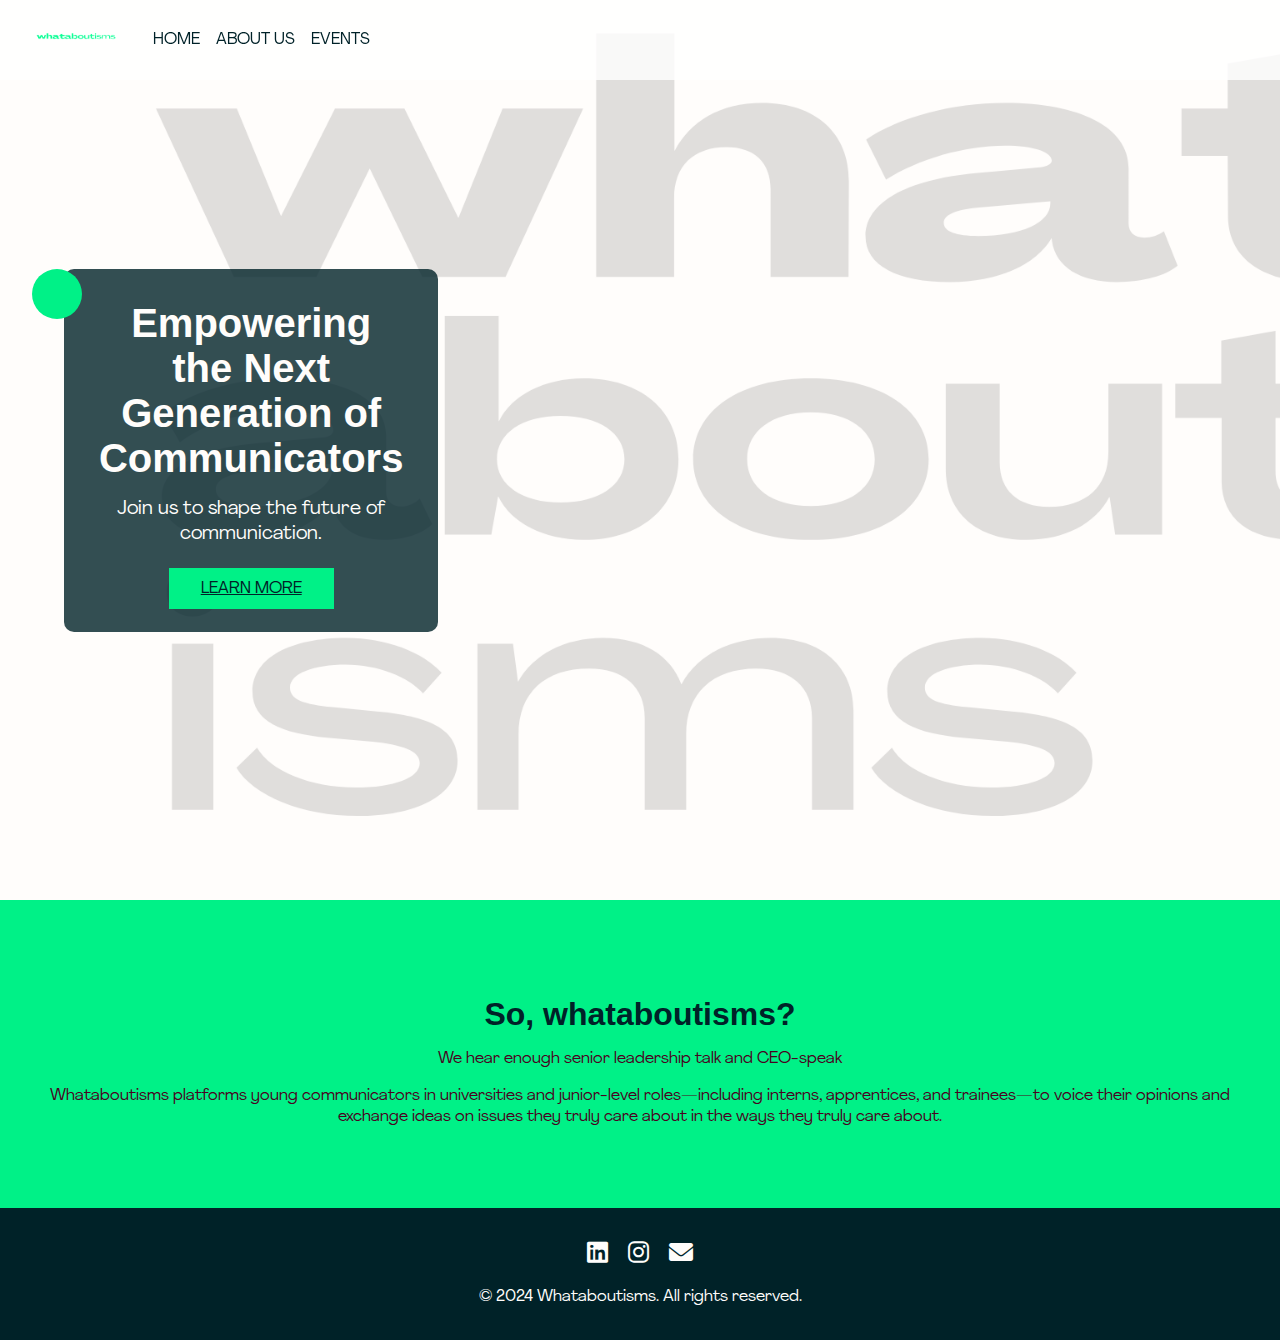
==== index.html @ 17ac9fba "design changes and add about page" ====
<!DOCTYPE html>
<html lang="en">
<head>
    <meta charset="UTF-8">
    <meta name="viewport" content="width=device-width, initial-scale=1.0">
    <title>Whataboutisms - Home</title>
    <link rel="stylesheet" href="css/style.css">
    <link rel="stylesheet" href="https://cdnjs.cloudflare.com/ajax/libs/font-awesome/6.0.0-beta3/css/all.min.css">
</head>
<body>
    <!-- Header Container -->
    <div class="header-container">
        <!-- Header -->
        <header class="header">
            <a href="index.html" class="logo"><img src="images/Logo/3.png" alt="Whataboutisms Logo"></a>
            <nav class="nav">
                <ul>
                    <li><a href="index.html">HOME</a></li>
                    <li><a href="about.html">ABOUT US</a></li>
                    <li><a href="events.html">EVENTS</a></li>
                    <!--<li><a href="#contact">Contact</a></li> -->
                </ul>
            </nav>
        </header>
    </div>

    <!-- Hero Section -->
    <section class="hero">
        <div class="hero-content">
            <div class="hero-text">
                <h1>Empowering the Next Generation of Communicators</h1>
                <p>Join us to shape the future of communication.</p>
                <a href="events.html" class="btn">Learn More</a>
            </div>
            <div class="bouncing-ball"></div>
        </div>
    </section>

    <!-- About Section -->
    <section id="about" class="about">
        <h2>So, whataboutisms?</h2>
        <p>We hear enough senior leadership talk and CEO-speak</p>
        <p>Whataboutisms platforms young communicators in universities and junior-level roles—including interns, apprentices, and trainees—to voice their opinions and exchange ideas on issues they truly care about in the ways they truly care about.</p>
    </section>

    <!-- Footer -->
    <footer class="footer">
        <div class="social-links">
            <a href="#" class="social-link"><i class="fab fa-linkedin"></i></a>
            <a href="#" class="social-link"><i class="fab fa-instagram"></i></a>
            <a href="mailto:info@whataboutisms.com" class="social-link"><i class="fas fa-envelope"></i></a>
        </div>
        <div class="footer-info">
            <p>&copy; 2024 Whataboutisms. All rights reserved.</p>
        </div>
    </footer>

    <script src="js/script.js"></script>
</body>
</html>
---- css/style.css ----
/* Font Integration */
@font-face {
    font-family: 'Agrandir';
    src: url('../fonts/Agrandir/Agrandir-Regular.otf') format('opentype');
    font-weight: 400;
    font-style: normal;
}

@font-face {
    font-family: 'Agrandir';
    src: url('../fonts/Agrandir/Agrandir-Medium.otf') format('opentype');
    font-weight: 500;
    font-style: normal;
}

@font-face {
    font-family: 'Agrandir';
    src: url('../fonts/Agrandir/Agrandir-Bold.otf') format('opentype');
    font-weight: 700;
    font-style: normal;
}

@font-face {
    font-family: 'Agrandir Grand';
    src: url('../fonts/AgrandirGrand/AgrandirGrand-Regular.otf') format('opentype');
    font-weight: 400;
    font-style: normal;
}

@font-face {
    font-family: 'Agrandir Grand';
    src: url('../fonts/AgrandirGrand/AgrandirGrand-Medium.otf') format('opentype');
    font-weight: 500;
    font-style: normal;
}

@font-face {
    font-family: 'Agrandir Grand';
    src: url('../fonts/AgrandirGrand/AgrandirGrand-Bold.otf') format('opentype');
    font-weight: 700;
    font-style: normal;
}

/* Apply the fonts */
body {
    font-family: 'Agrandir', sans-serif;
    font-weight: 400; /* Regular */
}

h1, h2, h3 {
    font-family: 'Agrandir Grand', sans-serif;
    font-weight: 700; /* Bold */
}

h4, h5, h6 {
    font-family: 'Agrandir Grand', sans-serif;
    font-weight: 500; /* Medium */
}

p, a, span, div {
    font-family: 'Agrandir', sans-serif;
    font-weight: 400; /* Regular */
}

strong, b {
    font-family: 'Agrandir', sans-serif;
    font-weight: 700; /* Bold */
}

/* Basic Reset */
* {
    margin: 0;
    padding: 0;
    box-sizing: border-box;
}

/* Body Styling */
body {
    font-family: 'Agrandir', sans-serif;
    background-color: #FFFDFB;
    color: #002228;
    margin: 0;
    padding: 0;
    height: 100%;
    width: 100%;
}

/* Header Styling */
.header-container {
    position: fixed;
    top: 0;
    left: 0;
    width: 100%; /* Span the full width */
    height: 80px; /* Set the height to make the header container thinner */
    background-color: rgba(255, 255, 255, 0.8); /* Transparent white background */
    z-index: 1000;
    display: flex;
    align-items: center; /* Center vertically */
    padding: 0 2rem; /* Adjust padding if needed */
}

.header {
    display: flex;
    justify-content: flex-start; /* Align content to the left */
    align-items: center;
    width: 100%; /* Ensure header takes full width */
}

.logo img {
    max-height: 50px; /* Adjust as needed */
    width: auto;
    height: auto;
    margin-right: 2rem; /* Add space between logo and nav */
}

.nav ul {
    list-style: none;
    display: flex;
    gap: 1rem;
}

.nav a {
    color: #002228;
    text-decoration: none;
    transition: color 0.3s ease;
}

.nav a:hover {
    color: #00F187;
}

/* Keyframes for text fade-in animation */
@keyframes fadeIn {
    from { opacity: 0; transform: translateY(20px); }
    to { opacity: 1; transform: translateY(0); }
}

/* Keyframes for button pulse animation */
@keyframes pulse {
    0% { transform: scale(1); }
    50% { transform: scale(1.1); }
    100% { transform: scale(1); }
}


/* Keyframes for bouncing ball animation */
@keyframes bounce {
    0%, 100% {
        top: 0;
        left: 0;
    }
    25% {
        top: 0;
        left: 100%;
    }
    50% {
        top: 100%;
        left: 100%;
    }
    75% {
        top: 100%;
        left: 0;
    }
}

.bouncing-ball {
    position: absolute;
    width: 50px;
    height: 50px;
    background-color: #00F187; /* Use one of your palette colors */
    border-radius: 50%;
    animation: bounce 5s infinite ease-in-out;
}


/* Hero Section */
.hero {
    display: flex;
    align-items: center;
    height: 100vh;
    background: url('../images/Copy\ of\ Intro\ to\ whataboutisms.png') no-repeat center center;
    background-size: cover;
}

.hero-content {
    display: flex;
    flex: 1;
    justify-content: flex-start; /* Align the content to the left */
    padding-left: 2rem; /* Add some padding to the left to position the text away from the edge */
}

.hero-text {
    width: 30%; /* Cover one third of the hero section */
    padding: 2rem;
    color: #FFFDFB;
    background-color: rgba(0, 34, 40, 0.8); /* Adding a semi-transparent background for better text readability */
    text-align: center; /* Center text */
    border-radius: 10px; /* Add rounded corners */
    margin-left: 2rem; /* Add margin to further position the text */
    animation: fadeIn 2s ease-in-out; /* Apply fade-in animation */
}

.hero-text h1 {
    font-size: 2.5rem;
    margin-bottom: 1rem;
    animation: fadeIn 2s ease-in-out 0.5s backwards; /* Delay animation for h1 */
}

.hero-text p {
    font-size: 1.2rem;
    margin-bottom: 2rem;
    animation: fadeIn 2s ease-in-out 1s backwards; /* Delay animation for p */
}

.hero-text .btn {
    background-color: #00F187;
    color: #002228;
    padding: 0.8rem 2rem;
    border: none;
    cursor: pointer;
    text-transform: uppercase;
    transition: background-color 0.3s ease;
    animation: pulse 2s infinite; /* Apply pulse animation */
}

.hero-text .btn:hover {
    background-color: #35FAF5;
}


/* About Section */
.about {
    padding: 4rem 2rem;
    background-color: #00F187;
    text-align: center;
}

.about h2 {
    font-size: 2rem;
    color: #002228;
    margin-bottom: 1rem;
}

.about p {
    font-size: 1rem;
    color: #490121;
    margin: 1rem 0;
}

/* About the Event Section */
#about-event {
    padding: 4rem 2rem;
    background-color: #FFFDFB;
    text-align: center;
}

.about-event-container {
    display: flex;
    gap: 2rem;
}

.about-event-half {
    flex: 1;
    padding: 1rem;
    transition: transform 0.3s ease, box-shadow 0.3s ease;
}

.about-event-half:hover {
    transform: translateY(-10px);
    box-shadow: 0 4px 8px rgba(0, 0, 0, 0.2);
}

#about-event h2, #about-event h3 {
    font-size: 1.8rem;
    color: #002228;
    margin-bottom: 1rem;
}

#about-event p {
    font-size: 1rem;
    color: #490121;
    margin: 1rem 0;
}

#about-event .btn {
    background-color: #00F187;
    color: #002228;
    padding: 0.8rem 2rem;
    border: none;
    cursor: pointer;
    text-transform: uppercase;
    transition: background-color 0.3s ease;
    margin-top: 2rem;
}

#about-event .btn:hover {
    background-color: #35FAF5;
}

/* Speakers Section */
.speakers {
    background-color: #00F187;
    padding: 4rem 2rem;
    background-image: linear-gradient(135deg, #00F187 25%, #35FAF5 25%, #35FAF5 50%, #00F187 50%, #00F187 75%, #35FAF5 75%, #35FAF5);
    background-size: 20px 20px;
    color: #FFFDFB;
}

.speakers h2 {
    text-align: center;
    font-size: 2.5rem;
    margin-bottom: 2rem;
}

.speakers-container {
    display: flex;
    flex-wrap: wrap;
    justify-content: center;
    gap: 2rem;
}

.speaker {
    background-color: #002228;
    border-radius: 10px;
    padding: 1rem;
    text-align: center;
    transition: transform 0.3s ease;
    width: 250px;
}

.speaker img {
    border-radius: 50%;
    width: 100px;
    height: 100px;
    object-fit: cover;
    filter: grayscale(100%);
    transition: filter 0.3s ease;
}

.speaker h3 {
    margin-top: 1rem;
    font-size: 1.5rem;
    color: #FFFDFB;
}

.speaker p {
    font-size: 1rem;
    color: #FFFDFB;
    margin: 0.5rem 0;
}

.speaker .bio {
    color: #002228;
}

.speaker:hover {
    transform: translateY(-10px);
}

.speaker:hover img {
    filter: grayscale(0%);
}

/* Footer */
.footer {
    background-color: #002228;
    color: #FFFDFB;
    padding: 2rem 1rem;
    text-align: center;
}

.footer .social-links {
    margin-bottom: 1rem;
}

.footer .social-link {
    color: #FFFDFB;
    margin: 0 0.5rem;
    font-size: 1.5rem;
    transition: color 0.3s ease;
}

.footer .social-link:hover {
    color: #00F187;
}

.footer .footer-info p {
    color: #FFFDFB;
}

/* Button Animation */
@keyframes colorChange {
    0% { background-color: #00F187; }
    50% { background-color: #35FAF5; }
    100% { background-color: #00F187; }
}

.animated-btn {
    animation: colorChange 2s infinite;
}


/* About Page Styling */
.team-container, .advisory-board {
    display: flex;
    flex-wrap: wrap;
    justify-content: center;
    gap: 2rem;
    padding: 2rem 0;
}

.team-member, .advisory-member {
    perspective: 1000px; /* Allows 3D space for card flipping */
}

.member-card {
    position: relative;
    width: 300px;
    height: 400px;
    transform-style: preserve-3d;
    transition: transform 0.6s;
}

.member-card:hover {
    transform: rotateY(180deg);
}

.member-front, .member-back {
    position: absolute;
    width: 100%;
    height: 100%;
    backface-visibility: hidden;
    border-radius: 10px;
    overflow: hidden;
    box-shadow: 0 4px 8px rgba(0, 0, 0, 0.1);
}

.member-front {
    background-color: #FFFDFB;
    display: flex;
    flex-direction: column;
    justify-content: center;
    align-items: center;
    padding: 1rem;
}

.member-front img {
    width: 100px;
    height: 100px;
    border-radius: 50%;
    object-fit: cover;
    margin-bottom: 1rem;
}

.member-front h3 {
    font-size: 1.5rem;
    color: #002228;
    margin-bottom: 0.5rem;
}

.member-front p {
    font-size: 1rem;
    color: #490121;
}

.member-back {
    background-color: #002228;
    color: #FFFDFB;
    display: flex;
    justify-content: center;
    align-items: center;
    transform: rotateY(180deg);
}

.member-back a {
    font-size: 2rem;
    color: #00F187;
    text-decoration: none;
    transition: color 0.3s ease;
}

.member-back a:hover {
    color: #35FAF5;
}

/* About Section Padding Adjustment */
.about {
    padding: 6rem 2rem 4rem 2rem; /* Added top padding to lower the section */
    background-color: #00F187;
    text-align: center;
}
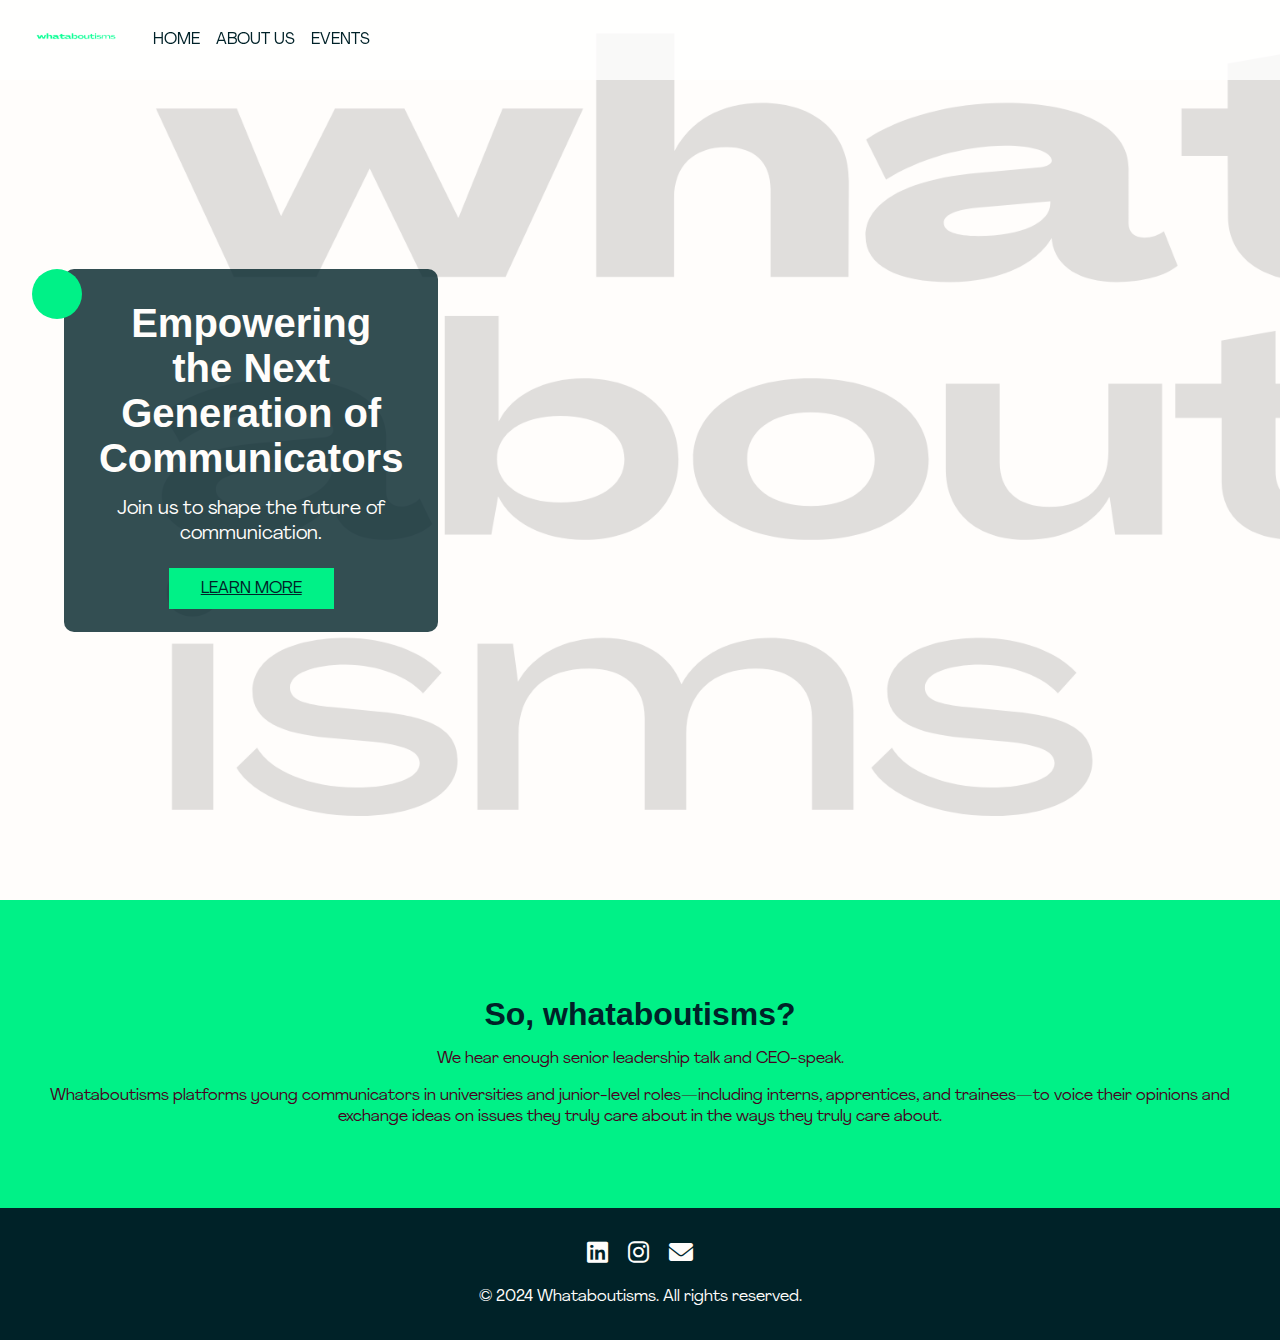
==== commit e127d7b6: "responsiveness still" ====
--- a/index.html
+++ b/index.html
@@ -18,7 +18,6 @@
                     <li><a href="index.html">HOME</a></li>
                     <li><a href="about.html">ABOUT US</a></li>
                     <li><a href="events.html">EVENTS</a></li>
-                    <!--<li><a href="#contact">Contact</a></li> -->
                 </ul>
             </nav>
         </header>
@@ -36,10 +35,10 @@
         </div>
     </section>
 
-    <!-- About Section -->
-    <section id="about" class="about">
+    <!-- Home About Section -->
+    <section id="home-about" class="about">
         <h2>So, whataboutisms?</h2>
-        <p>We hear enough senior leadership talk and CEO-speak</p>
+        <p>We hear enough senior leadership talk and CEO-speak.</p>
         <p>Whataboutisms platforms young communicators in universities and junior-level roles—including interns, apprentices, and trainees—to voice their opinions and exchange ideas on issues they truly care about in the ways they truly care about.</p>
     </section>
 
--- a/css/style.css
+++ b/css/style.css
@@ -142,7 +142,6 @@
     100% { transform: scale(1); }
 }
 
-
 /* Keyframes for bouncing ball animation */
 @keyframes bounce {
     0%, 100% {
@@ -172,7 +171,6 @@
     animation: bounce 5s infinite ease-in-out;
 }
 
-
 /* Hero Section */
 .hero {
     display: flex;
@@ -227,21 +225,20 @@
     background-color: #35FAF5;
 }
 
-
-/* About Section */
-.about {
-    padding: 4rem 2rem;
+/* Home About Section */
+#home-about {
+    padding: 6rem 2rem 4rem 2rem; /* Added top padding to lower the section */
     background-color: #00F187;
     text-align: center;
 }
 
-.about h2 {
+#home-about h2 {
     font-size: 2rem;
     color: #002228;
     margin-bottom: 1rem;
 }
 
-.about p {
+#home-about p {
     font-size: 1rem;
     color: #490121;
     margin: 1rem 0;
@@ -257,6 +254,7 @@
 .about-event-container {
     display: flex;
     gap: 2rem;
+    flex-wrap: wrap; /* Make the layout responsive */
 }
 
 .about-event-half {
@@ -399,8 +397,13 @@
     animation: colorChange 2s infinite;
 }
 
-
 /* About Page Styling */
+#about-us {
+    padding: 6rem 2rem 4rem 2rem; /* Added top padding to lower the section */
+    background-color: #00F187;
+    text-align: center;
+}
+
 .team-container, .advisory-board {
     display: flex;
     flex-wrap: wrap;
@@ -483,10 +486,37 @@
     color: #35FAF5;
 }
 
-/* About Section Padding Adjustment */
-.about {
-    padding: 6rem 2rem 4rem 2rem; /* Added top padding to lower the section */
-    background-color: #00F187;
-    text-align: center;
-}
-
+/* Responsive Design */
+/* Mobile Styles */
+@media (max-width: 768px) {
+    .hero-content {
+        flex-direction: column; /* Stack content vertically */
+        padding-left: 0; /* Remove left padding */
+    }
+
+    .hero-text {
+        width: 100%; /* Full width */
+        margin-left: 0; /* Remove left margin */
+    }
+
+    .hero-image {
+        display: none; /* Hide the hero image */
+    }
+
+    .about {
+        padding: 4rem 1rem;
+    }
+
+}
+
+/* Tablet Styles */
+@media (min-width: 769px) and (max-width: 1024px) {
+    .hero-content {
+        padding-left: 1rem; /* Adjust left padding */
+    }
+
+    .hero-text {
+        width: 50%; /* Cover half the hero section */
+    }
+
+}
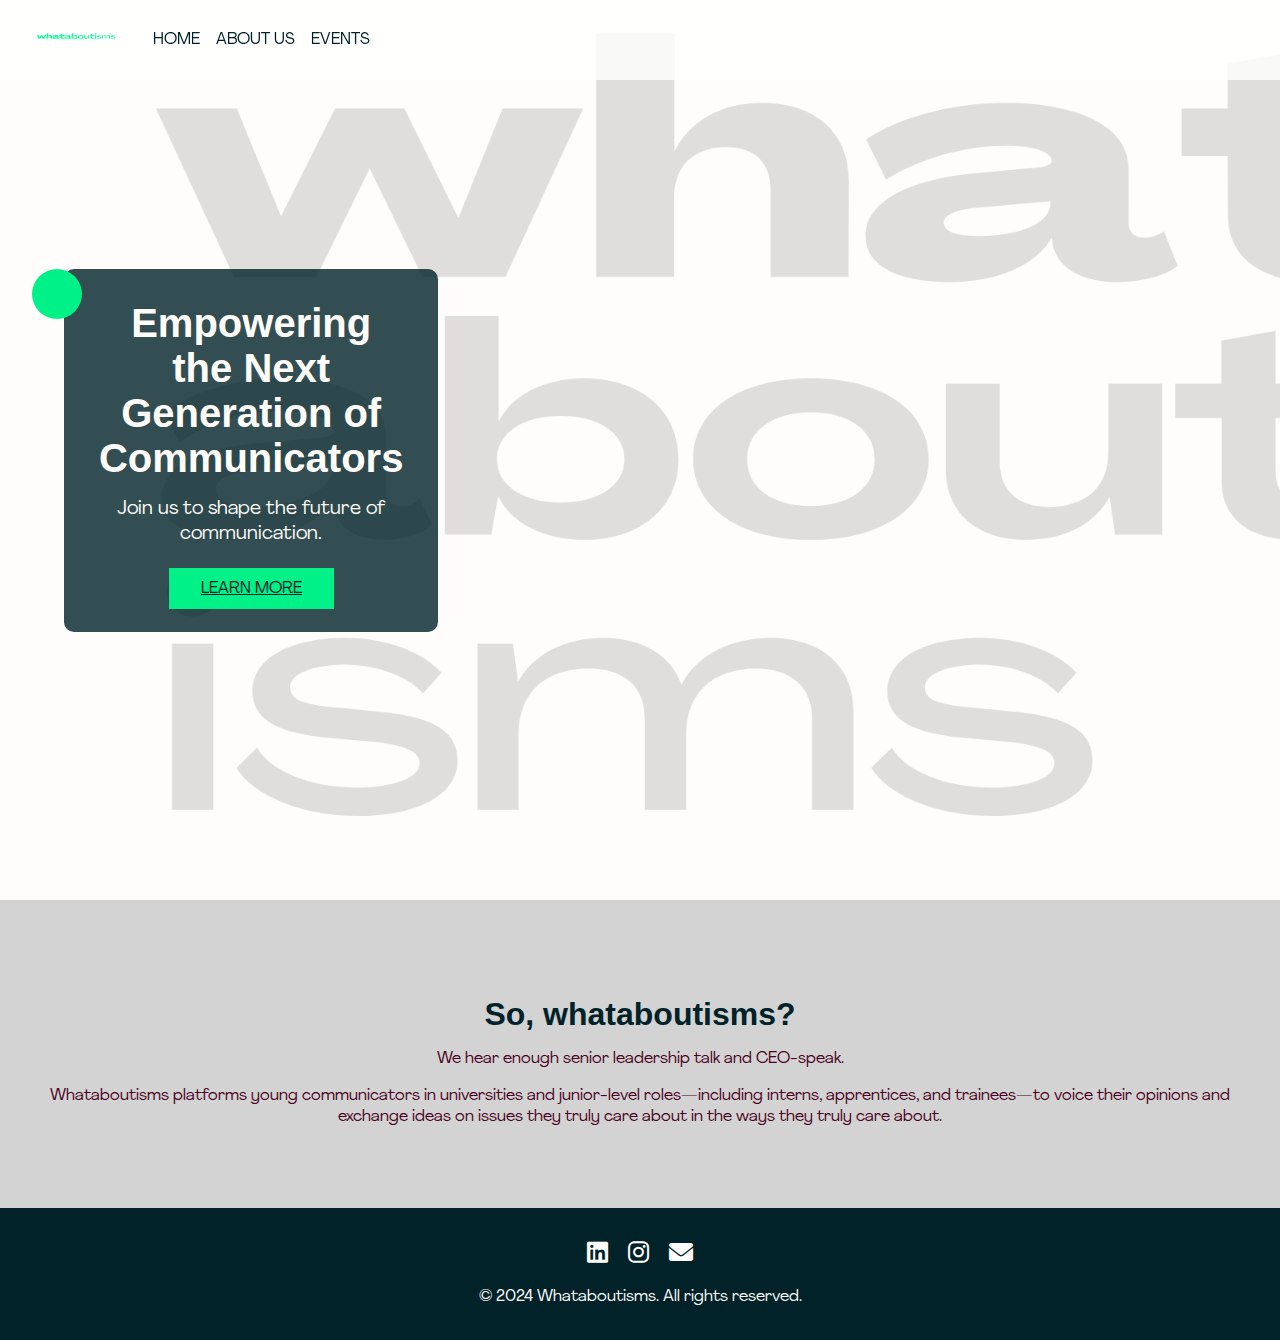
==== commit e9ecc818: "timeline" ====
--- a/index.html
+++ b/index.html
@@ -6,6 +6,7 @@
     <title>Whataboutisms - Home</title>
     <link rel="stylesheet" href="css/style.css">
     <link rel="stylesheet" href="https://cdnjs.cloudflare.com/ajax/libs/font-awesome/6.0.0-beta3/css/all.min.css">
+    <link rel="icon" href="images/Logo/favicon.ico" type="image/x-icon">
 </head>
 <body>
     <!-- Header Container -->
@@ -45,9 +46,9 @@
     <!-- Footer -->
     <footer class="footer">
         <div class="social-links">
-            <a href="#" class="social-link"><i class="fab fa-linkedin"></i></a>
-            <a href="#" class="social-link"><i class="fab fa-instagram"></i></a>
-            <a href="mailto:info@whataboutisms.com" class="social-link"><i class="fas fa-envelope"></i></a>
+            <a href="https://www.linkedin.com/company/sowhataboutisms/" class="social-link" target="_blank"><i class="fab fa-linkedin"></i></a>
+            <a href="https://www.instagram.com/sowhataboutisms?igsh=Yjd0bm1qYWczdm1z" class="social-link" target="_blank"><i class="fab fa-instagram"></i></a>
+            <a href="mailto:info@whataboutisms.org" class="social-link"><i class="fas fa-envelope"></i></a>
         </div>
         <div class="footer-info">
             <p>&copy; 2024 Whataboutisms. All rights reserved.</p>
@@ -56,4 +57,4 @@
 
     <script src="js/script.js"></script>
 </body>
-</html>
+</html>--- a/css/style.css
+++ b/css/style.css
@@ -228,7 +228,7 @@
 /* Home About Section */
 #home-about {
     padding: 6rem 2rem 4rem 2rem; /* Added top padding to lower the section */
-    background-color: #00F187;
+    background-color: #D3D3D3;
     text-align: center;
 }
 
@@ -294,6 +294,132 @@
 #about-event .btn:hover {
     background-color: #35FAF5;
 }
+
+/* What to Expect Section */
+.expect {
+    padding: 4rem 2rem;
+    background-color: #FFFDFB;
+    text-align: center;
+}
+
+.expect h2 {
+    margin-bottom: 2rem; /* Add space below the heading */
+}
+
+.expect-container {
+    display: flex;
+    justify-content: center;
+    gap: 2rem;
+    flex-wrap: wrap;
+}
+
+.expect-item {
+    flex: 1;
+    max-width: 300px;
+    background-color: #002228;
+    color: #FFFDFB;
+    padding: 2rem;
+    border-radius: 10px;
+    text-align: center;
+    transition: transform 0.3s ease;
+}
+
+.expect-item i {
+    font-size: 3rem;
+    color: #00F187;
+    margin-bottom: 1rem;
+}
+
+.expect-item:hover {
+    transform: translateY(-10px);
+}
+
+/* Interactive Timeline Section */
+.timeline {
+    padding: 4rem 2rem;
+    background-color: #D3D3D3;
+    text-align: center;
+}
+
+.timeline h2 {
+    margin-bottom: 2rem; /* Add space below the heading */
+}
+
+.timeline-container {
+    display: flex;
+    flex-wrap: wrap;
+    justify-content: center;
+    gap: 2rem;
+}
+
+.event-card {
+    background-color: #002228;
+    color: #FFFDFB;
+    padding: 2rem;
+    border-radius: 10px;
+    max-width: 300px;
+    transition: transform 0.3s ease;
+}
+
+.event-card.upcoming {
+    background-color: #00F187;
+    color: #002228;
+}
+
+.event-card:hover {
+    transform: translateY(-10px);
+}
+
+.modal {
+    display: none;
+    position: fixed;
+    z-index: 1000;
+    left: 0;
+    top: 0;
+    width: 100%;
+    height: 100%;
+    background-color: rgba(0, 0, 0, 0.5);
+    justify-content: center;
+    align-items: center;
+}
+
+.modal.active {
+    display: flex;
+}
+
+.modal-content {
+    background-color: #FFF;
+    padding: 2rem;
+    border-radius: 10px;
+    max-width: 600px;
+    width: 90%;
+    position: relative;
+}
+
+.close {
+    position: absolute;
+    top: 10px;
+    right: 20px;
+    font-size: 2rem;
+    color: #000;
+    cursor: pointer;
+}
+
+#expand-timeline {
+    margin-top: 2rem; /* Add margin to the top of the button */
+    background-color: #00F187;
+    color: #002228;
+    padding: 0.8rem 2rem;
+    border: none;
+    cursor: pointer;
+    text-transform: uppercase;
+    transition: background-color 0.3s ease;
+}
+
+#expand-timeline:hover {
+    background-color: #35FAF5;
+}
+
 
 /* Speakers Section */
 .speakers {
@@ -399,17 +525,32 @@
 
 /* About Page Styling */
 #about-us {
+    text-align: center;
+}
+
+/* Team Section with Background Image */
+.team-section {
     padding: 6rem 2rem 4rem 2rem; /* Added top padding to lower the section */
-    background-color: #00F187;
-    text-align: center;
-}
-
-.team-container, .advisory-board {
+    background: url('../images/Copy\ of\ Intro\ to\ whataboutisms.png') no-repeat center center;
+    background-size: cover;
+}
+
+.team-container {
     display: flex;
     flex-wrap: wrap;
     justify-content: center;
     gap: 2rem;
     padding: 2rem 0;
+    /*background: rgba(0, 34, 40, 0.8);  Adding a semi-transparent background for better text readability */
+}
+
+.advisory-board {
+    display: flex;
+    flex-wrap: wrap;
+    justify-content: center;
+    gap: 2rem;
+    padding: 2rem 0;
+    background-color: #00F187; /* Keeping the original background color for advisory board */
 }
 
 .team-member, .advisory-member {
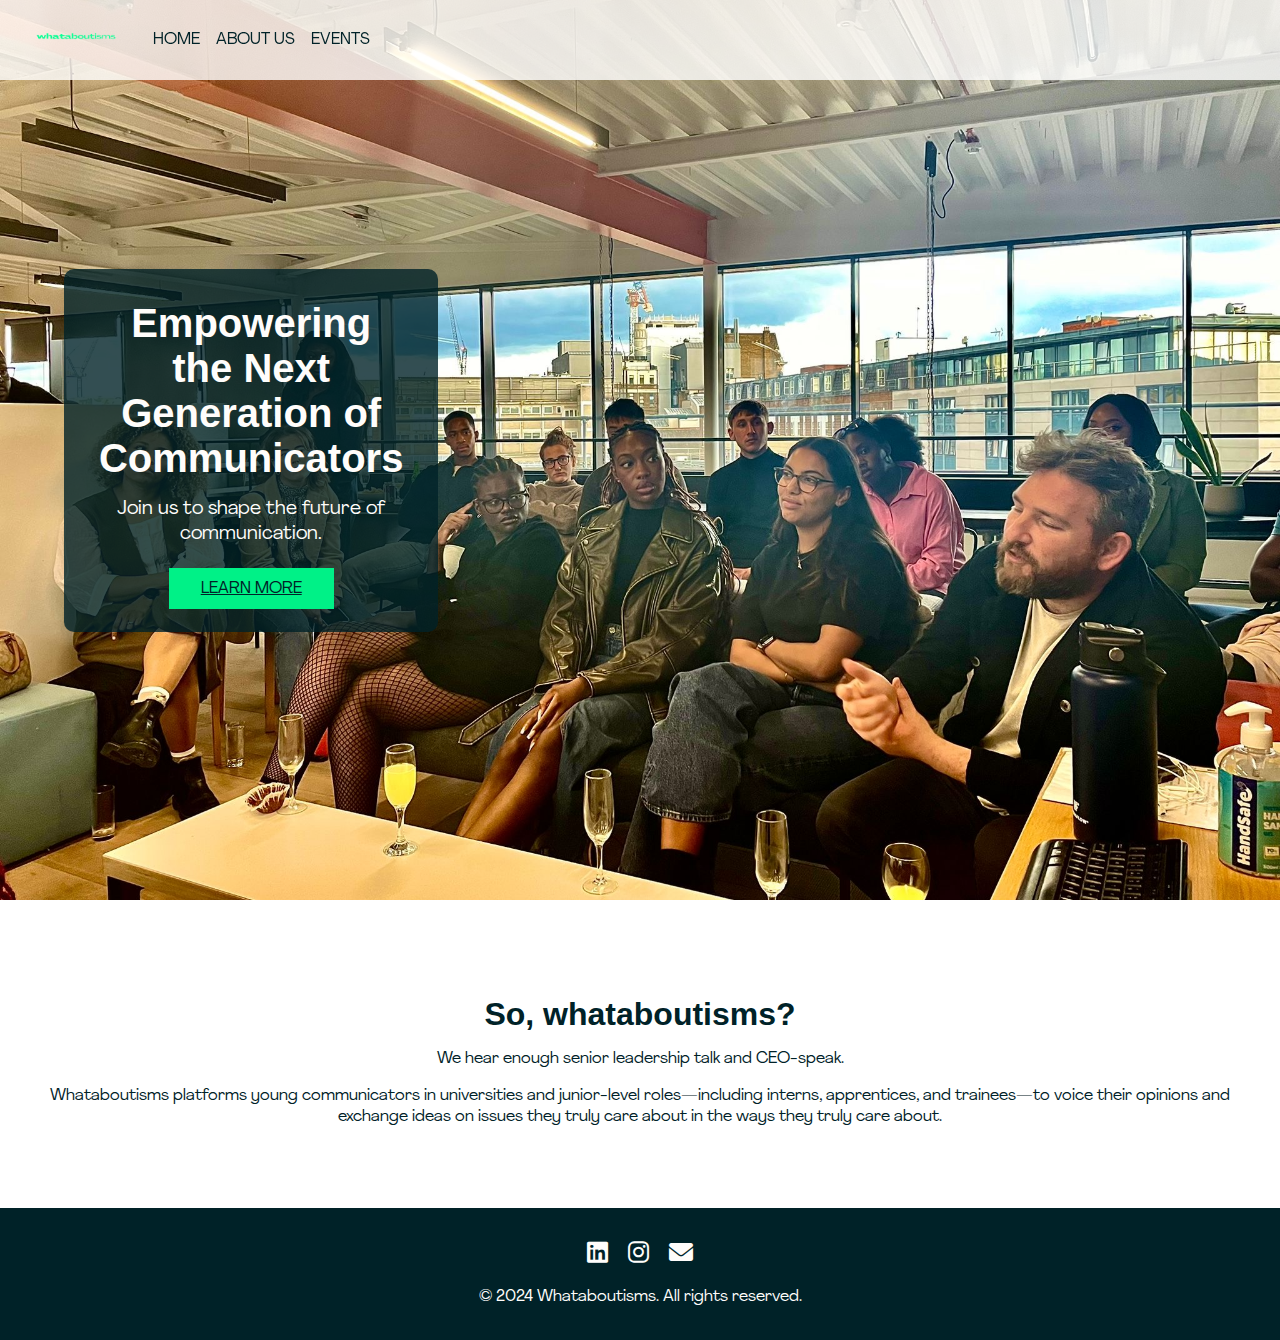
==== commit aab6e547: "about design" ====
--- a/index.html
+++ b/index.html
@@ -32,7 +32,7 @@
                 <p>Join us to shape the future of communication.</p>
                 <a href="events.html" class="btn">Learn More</a>
             </div>
-            <div class="bouncing-ball"></div>
+            <!-- <div class="bouncing-ball"></div> -->
         </div>
     </section>
 
--- a/css/style.css
+++ b/css/style.css
@@ -176,7 +176,7 @@
     display: flex;
     align-items: center;
     height: 100vh;
-    background: url('../images/Copy\ of\ Intro\ to\ whataboutisms.png') no-repeat center center;
+    background: url('../images/4da28749-26e7-4ddd-a410-d1d48ed98404\ 2.JPG') no-repeat center center;
     background-size: cover;
 }
 
@@ -228,7 +228,7 @@
 /* Home About Section */
 #home-about {
     padding: 6rem 2rem 4rem 2rem; /* Added top padding to lower the section */
-    background-color: #D3D3D3;
+    background-color: #ffffff;
     text-align: center;
 }
 
@@ -240,7 +240,7 @@
 
 #home-about p {
     font-size: 1rem;
-    color: #490121;
+    color: #002228;
     margin: 1rem 0;
 }
 
@@ -321,7 +321,7 @@
     padding: 2rem;
     border-radius: 10px;
     text-align: center;
-    transition: transform 0.3s ease;
+    /*transition: transform 0.3s ease;*/
 }
 
 .expect-item i {
@@ -330,9 +330,9 @@
     margin-bottom: 1rem;
 }
 
-.expect-item:hover {
+/*.expect-item:hover {
     transform: translateY(-10px);
-}
+}*/
 
 /* Interactive Timeline Section */
 .timeline {
@@ -524,43 +524,80 @@
 }
 
 /* About Page Styling */
-#about-us {
-    text-align: center;
-}
-
-/* Team Section with Background Image */
-.team-section {
-    padding: 6rem 2rem 4rem 2rem; /* Added top padding to lower the section */
-    background: url('../images/Copy\ of\ Intro\ to\ whataboutisms.png') no-repeat center center;
-    background-size: cover;
+/* Section Divider */
+.section-divider {
+    height: 4px;
+    background-color: #000000; /* or any other color */
+    margin: 4rem 0; /* Adjusts the space around the divider */
+}
+
+/* Background Color Change for Advisory Board */
+.advisory-board {
+    background-color: #F4F4F4;  /*Light grey background */
+    padding: 2rem 0; /* Adjust padding for the section */
+}
+
+/* Additional Styles for Section Headers 
+#about-us h2 {
+    font-size: 2rem;
+    color: #002228;
+    margin-bottom: 2rem;
+    padding-bottom: 0.5rem;
+    border-bottom: 2px solid #00F187; /* Underline style 
+} */
+
+/* Additional Styles for Section Headers */
+
+/* Keep the green line for "Our Team" */
+#about-us h2.our-team-heading {
+    font-size: 2rem;
+    color: #002228;
+    margin-bottom: 2rem;
+    padding-bottom: 0.5rem;
+    border-bottom: 2px solid #00F187; /* Green underline style */
+}
+
+/* Remove the green line for "Advisory Board" */
+#about-us h2.advisory-board-heading {
+    font-size: 2rem;
+    color: #002228;
+    margin-bottom: 2rem;
+    padding-bottom: 0.5rem;
+    border-bottom: none; /* No underline style */
+}
+
+/* Background Color Change for Advisory Board */
+.advisory-board {
+    background-color: #F4F4F4; /* Light grey background */
+    padding: 2rem 0; /* Adjust padding for the section */
+}
+
+
+.about {
+    padding: 6rem 2rem; /* Increased padding for spacing */
+    background-color: #FFFDFB;
+    text-align: center;
+}
+
+.team-container,
+.advisory-board {
+    display: flex;
+    justify-content: center;
+    gap: 1rem; /* Reduced gap to allow more cards to fit */
+    flex-wrap: wrap; /* Prevents wrapping */
+    overflow-x: hidden; /* No horizontal scrolling */
 }
 
 .team-container {
-    display: flex;
-    flex-wrap: wrap;
-    justify-content: center;
-    gap: 2rem;
-    padding: 2rem 0;
-    /*background: rgba(0, 34, 40, 0.8);  Adding a semi-transparent background for better text readability */
-}
-
-.advisory-board {
-    display: flex;
-    flex-wrap: wrap;
-    justify-content: center;
-    gap: 2rem;
-    padding: 2rem 0;
-    background-color: #00F187; /* Keeping the original background color for advisory board */
+    padding-bottom: 2rem; /* Added padding for spacing */
 }
 
 .team-member, .advisory-member {
-    perspective: 1000px; /* Allows 3D space for card flipping */
+    perspective: 1000px;
 }
 
 .member-card {
     position: relative;
-    width: 300px;
-    height: 400px;
     transform-style: preserve-3d;
     transition: transform 0.6s;
 }
@@ -589,21 +626,21 @@
 }
 
 .member-front img {
-    width: 100px;
-    height: 100px;
+    width: 80px; /* Reduced image size */
+    height: 80px; /* Reduced image size */
     border-radius: 50%;
     object-fit: cover;
     margin-bottom: 1rem;
 }
 
 .member-front h3 {
-    font-size: 1.5rem;
+    font-size: 1.2rem; /* Reduced font size */
     color: #002228;
     margin-bottom: 0.5rem;
 }
 
 .member-front p {
-    font-size: 1rem;
+    font-size: 0.9rem; /* Reduced font size */
     color: #490121;
 }
 
@@ -617,7 +654,7 @@
 }
 
 .member-back a {
-    font-size: 2rem;
+    font-size: 1.5rem; /* Reduced icon size */
     color: #00F187;
     text-decoration: none;
     transition: color 0.3s ease;
@@ -626,6 +663,15 @@
 .member-back a:hover {
     color: #35FAF5;
 }
+
+/* Adjusted Member Card Sizes */
+.team-container .member-card,
+.advisory-board .member-card {
+    width: 200px; /* Reduced width to fit more cards in a row */
+    height: 300px; /* Adjusted height proportionally */
+}
+
+
 
 /* Responsive Design */
 /* Mobile Styles */
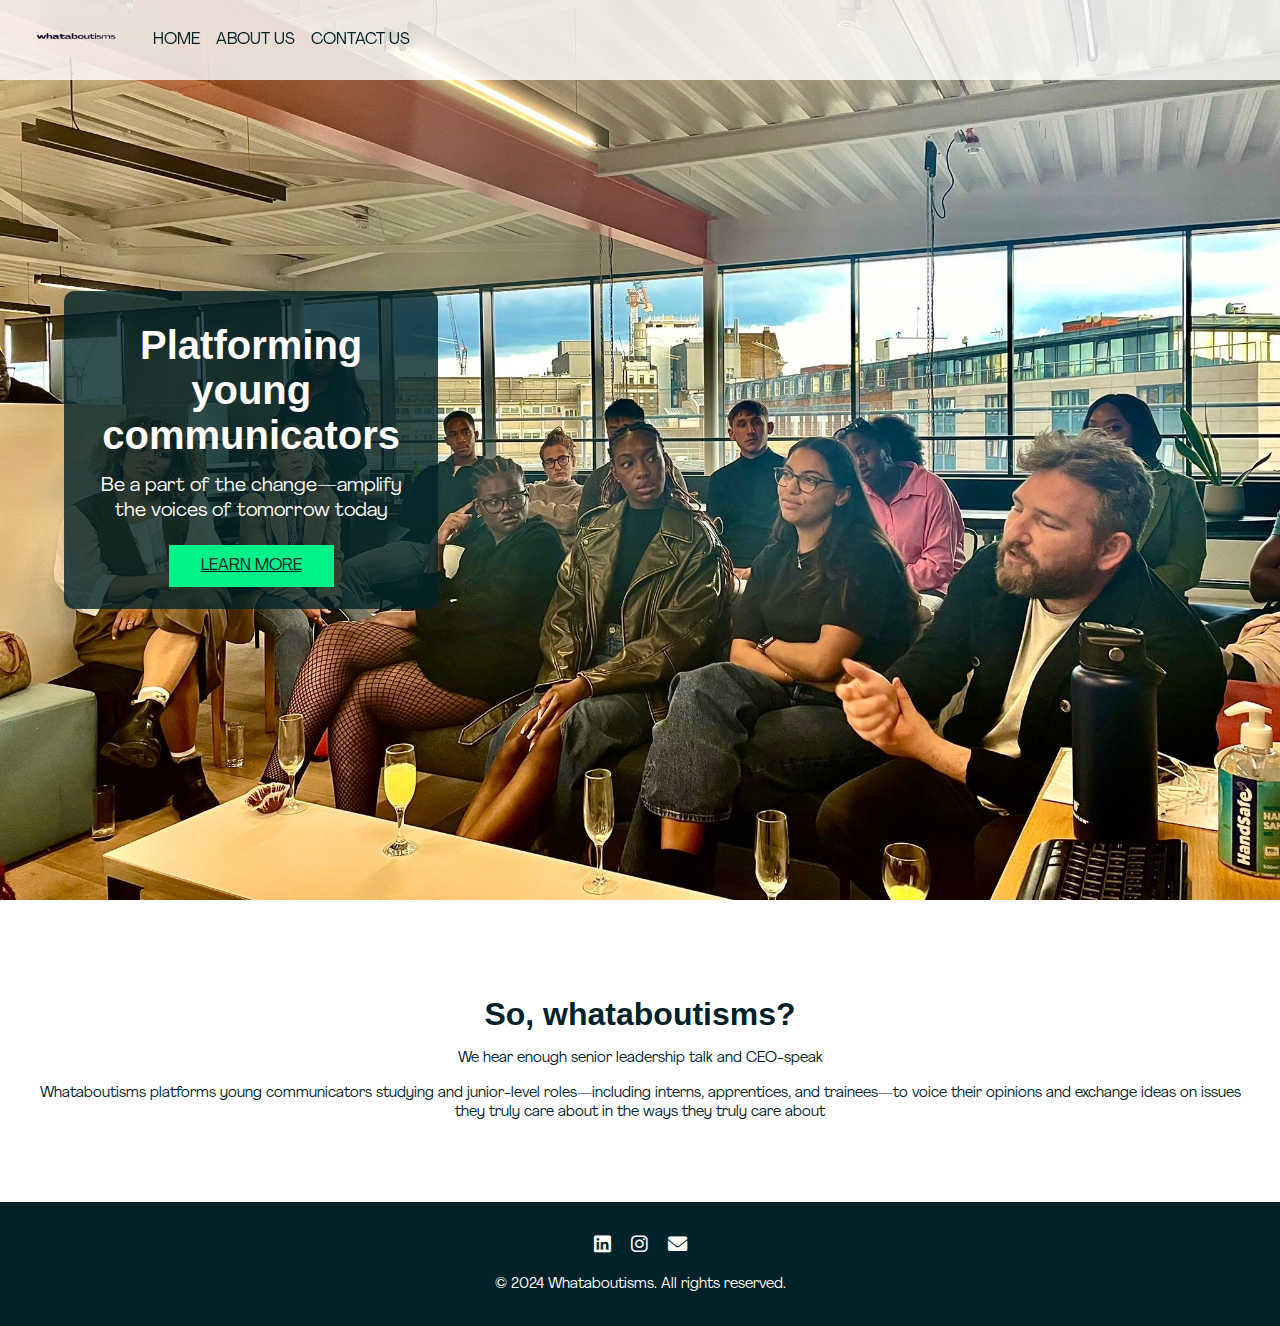
==== commit 94d7d625: "home text" ====
--- a/index.html
+++ b/index.html
@@ -13,12 +13,13 @@
     <div class="header-container">
         <!-- Header -->
         <header class="header">
-            <a href="index.html" class="logo"><img src="images/Logo/3.png" alt="Whataboutisms Logo"></a>
+            <a href="index.html" class="logo"><img src="images/Logo/5.png" alt="Whataboutisms Logo"></a>
             <nav class="nav">
                 <ul>
                     <li><a href="index.html">HOME</a></li>
                     <li><a href="about.html">ABOUT US</a></li>
-                    <li><a href="events.html">EVENTS</a></li>
+                    <!-- <li><a href="events.html">EVENTS</a></li> -->
+                    <li><a href="contact.html">CONTACT US</a></li>
                 </ul>
             </nav>
         </header>
@@ -28,8 +29,8 @@
     <section class="hero">
         <div class="hero-content">
             <div class="hero-text">
-                <h1>Empowering the Next Generation of Communicators</h1>
-                <p>Join us to shape the future of communication.</p>
+                <h1>Platforming young communicators</h1>
+                <p>Be a part of the change—amplify the voices of tomorrow today</p>
                 <a href="events.html" class="btn">Learn More</a>
             </div>
             <!-- <div class="bouncing-ball"></div> -->
@@ -39,8 +40,8 @@
     <!-- Home About Section -->
     <section id="home-about" class="about">
         <h2>So, whataboutisms?</h2>
-        <p>We hear enough senior leadership talk and CEO-speak.</p>
-        <p>Whataboutisms platforms young communicators in universities and junior-level roles—including interns, apprentices, and trainees—to voice their opinions and exchange ideas on issues they truly care about in the ways they truly care about.</p>
+        <p>We hear enough senior leadership talk and CEO-speak</p>
+        <p>Whataboutisms platforms young communicators studying and junior-level roles—including interns, apprentices, and trainees—to voice their opinions and exchange ideas on issues they truly care about in the ways they truly care about</p>
     </section>
 
     <!-- Footer -->
--- a/css/style.css
+++ b/css/style.css
@@ -239,7 +239,7 @@
 }
 
 #home-about p {
-    font-size: 1rem;
+    font-size: 0.9rem;
     color: #002228;
     margin: 1rem 0;
 }
@@ -275,8 +275,8 @@
 }
 
 #about-event p {
-    font-size: 1rem;
-    color: #490121;
+    font-size: 0.9rem;
+    color: #002228;
     margin: 1rem 0;
 }
 
@@ -306,6 +306,15 @@
     margin-bottom: 2rem; /* Add space below the heading */
 }
 
+.expect h3 {
+    margin-bottom: 1rem; /* Adjust the value as needed */
+}
+
+.expect p {
+    font-size: 0.9rem; /* Adjust the value as needed */
+}
+
+
 .expect-container {
     display: flex;
     justify-content: center;
@@ -337,13 +346,23 @@
 /* Interactive Timeline Section */
 .timeline {
     padding: 4rem 2rem;
-    background-color: #D3D3D3;
-    text-align: center;
-}
+    background-color: #ffffff;
+    text-align: center;
+}
+
+.timeline-divider {
+    border: none;
+    border-top: 2px solid #00F187; /* Adjust the color and thickness */
+    width: 100%; /* Adjust the width as needed */
+    margin: 0 auto 2rem auto; /* Center the divider and add margin below */
+}
+
 
 .timeline h2 {
     margin-bottom: 2rem; /* Add space below the heading */
-}
+
+}
+
 
 .timeline-container {
     display: flex;
@@ -359,6 +378,19 @@
     border-radius: 10px;
     max-width: 300px;
     transition: transform 0.3s ease;
+}
+
+.event-card h3 {
+    margin-bottom: 1rem; /* Adjust the value as needed */
+}
+
+.event-card h6 {
+    margin-bottom: 1rem; /* Adjust the value as needed */
+}
+
+.event-card p {
+    font-size: 0.9rem;
+    margin-bottom: 1rem;  /* Adjust the value as needed */
 }
 
 .event-card.upcoming {
@@ -425,9 +457,23 @@
 .speakers {
     background-color: #00F187;
     padding: 4rem 2rem;
-    background-image: linear-gradient(135deg, #00F187 25%, #35FAF5 25%, #35FAF5 50%, #00F187 50%, #00F187 75%, #35FAF5 75%, #35FAF5);
+    background: url('../images/Copy\ of\ Intro\ to\ whataboutisms.png');
+    background-position: center;
+    background-size: cover;
+    /* background-image: linear-gradient(135deg, #00F187 25%, #35FAF5 25%, #35FAF5 50%, #00F187 50%, #00F187 75%, #35FAF5 75%, #35FAF5);*/
+    /*background: radial-gradient(circle, #00F187, #ffffff); */
+    /* background: repeating-linear-gradient(
+    45deg,
+    #00F187,
+    #00F187 10px,
+    #35FAF5 10px,
+    #35FAF5 20px
+); */
+
     background-size: 20px 20px;
-    color: #FFFDFB;
+    /*color: #FFFDFB;*/
+    color: #002228;
+    
 }
 
 .speakers h2 {
@@ -463,12 +509,13 @@
 
 .speaker h3 {
     margin-top: 1rem;
+    margin-bottom: 1rem;
     font-size: 1.5rem;
     color: #FFFDFB;
 }
 
 .speaker p {
-    font-size: 1rem;
+    font-size: 0.9rem;
     color: #FFFDFB;
     margin: 0.5rem 0;
 }
@@ -491,6 +538,7 @@
     color: #FFFDFB;
     padding: 2rem 1rem;
     text-align: center;
+    font-size: 0.9rem;
 }
 
 .footer .social-links {
@@ -500,7 +548,7 @@
 .footer .social-link {
     color: #FFFDFB;
     margin: 0 0.5rem;
-    font-size: 1.5rem;
+    font-size: 1.2rem;
     transition: color 0.3s ease;
 }
 
@@ -707,3 +755,88 @@
     }
 
 }
+
+
+/* Contact Section */
+.contact-section {
+    padding: 4rem 2rem;
+    background-color: #FFFDFB;
+    text-align: center;
+    margin-top: 8rem;
+}
+
+/* Keep the green line for "Our Team" */
+.contact-section h2 {
+    font-size: 1.3rem;
+    color: #002228;
+    margin-bottom: 2rem;
+    padding-bottom: 0.5rem;
+    border-bottom: 2px solid #00F187; /* Green underline style */
+}
+
+.contact-container {
+    display: flex;
+    justify-content: center;
+    gap: 2rem;
+    flex-wrap: wrap;
+}
+
+.contact-box {
+    flex: 1;
+    max-width: 300px;
+    background-color: #002228;
+    color: #FFFDFB;
+    padding: 2rem;
+    border-radius: 20px;
+    text-align: center;
+    transition: transform 0.3s ease;
+    box-shadow: 0 4px 8px rgba(0, 0, 0, 0.1);
+}
+
+.contact-box:hover {
+    transform: translateY(-10px);
+}
+
+.contact-box h3 {
+    font-size: 0.9rem;
+    margin-bottom: 1rem;
+}
+
+.contact-box p {
+    font-size: 0.8rem;
+    margin-bottom: 1rem;
+}
+
+.contact-box a {
+    display: inline-block;
+    color: #002228;
+    background-color: #00F187;
+    text-decoration: none;
+    font-weight: bold;
+    padding: 0.5rem 1rem;
+    border-radius: 10px;
+    transition: background-color 0.3s ease, color 0.3s ease;
+}
+
+.contact-box a:hover {
+    background-color: #35FAF5;
+    color: #FFFDFB;
+}
+
+.contact-icon {
+    font-size: 3rem;
+    color: #00F187;
+    margin-bottom: 1rem;
+}
+
+/* Responsive Design */
+@media (max-width: 768px) {
+    .contact-container {
+        flex-direction: column;
+        gap: 1rem;
+    }
+
+    .contact-box {
+        max-width: 100%;
+    }
+}
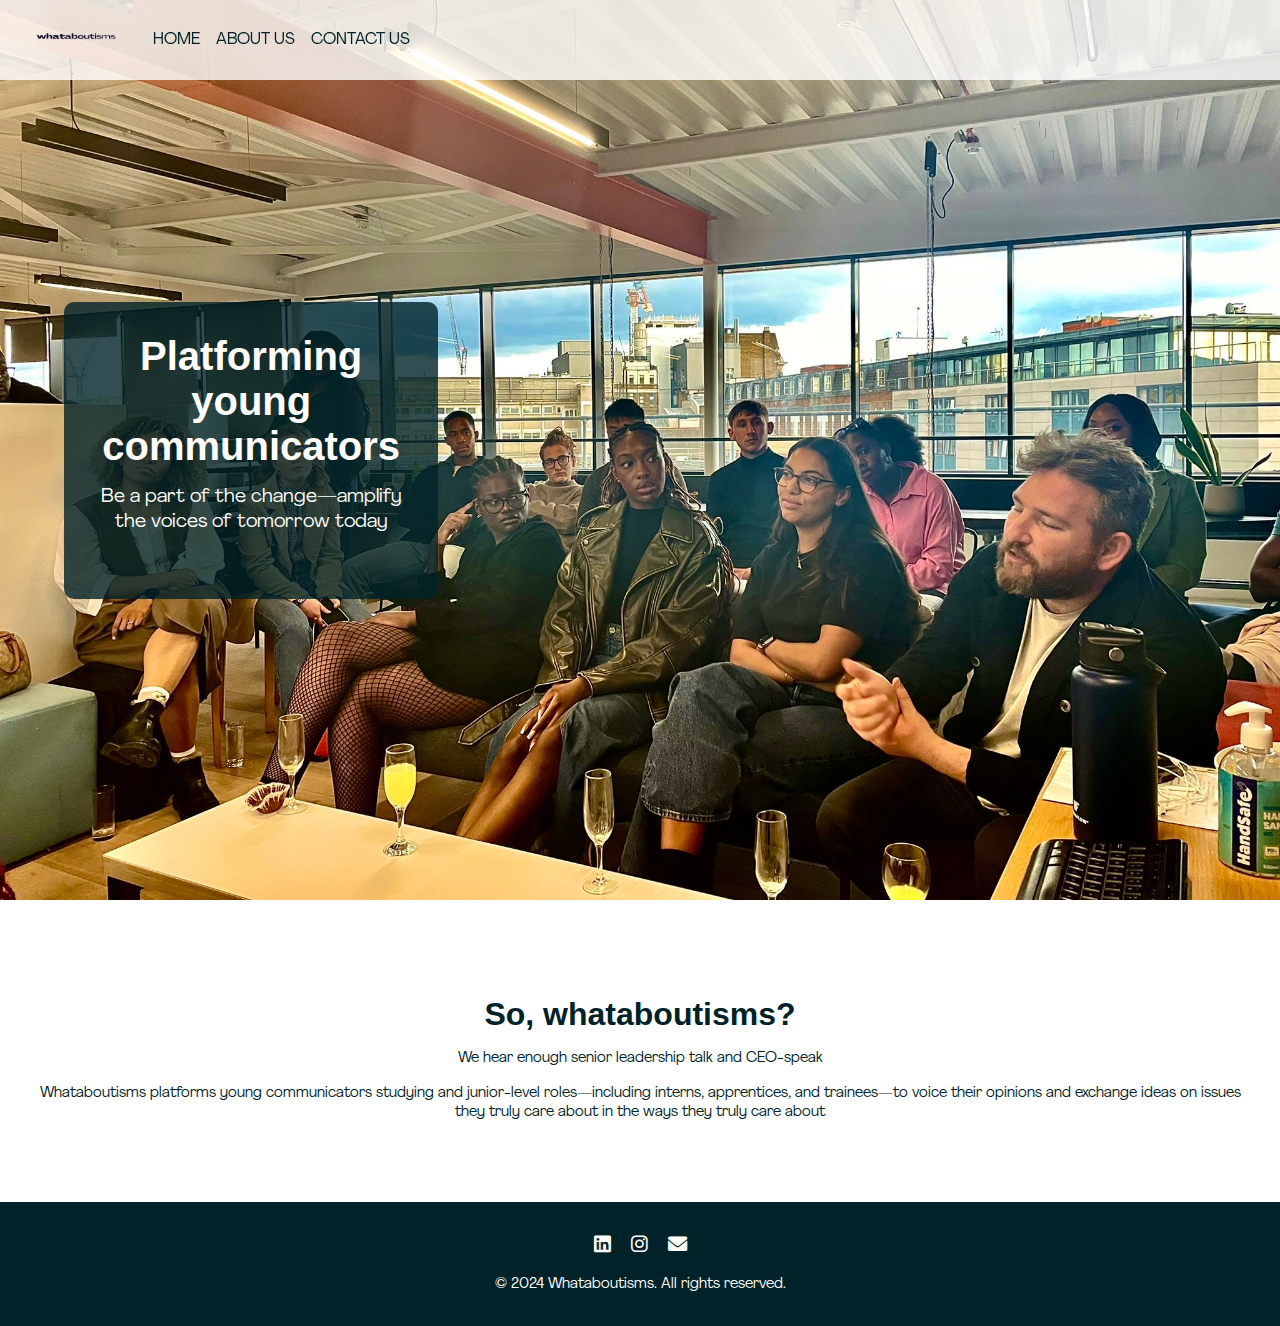
==== commit a6b91c98: "home page" ====
--- a/index.html
+++ b/index.html
@@ -31,7 +31,7 @@
             <div class="hero-text">
                 <h1>Platforming young communicators</h1>
                 <p>Be a part of the change—amplify the voices of tomorrow today</p>
-                <a href="events.html" class="btn">Learn More</a>
+                <!-- <a href="events.html" class="btn">Learn More</a> -->
             </div>
             <!-- <div class="bouncing-ball"></div> -->
         </div>
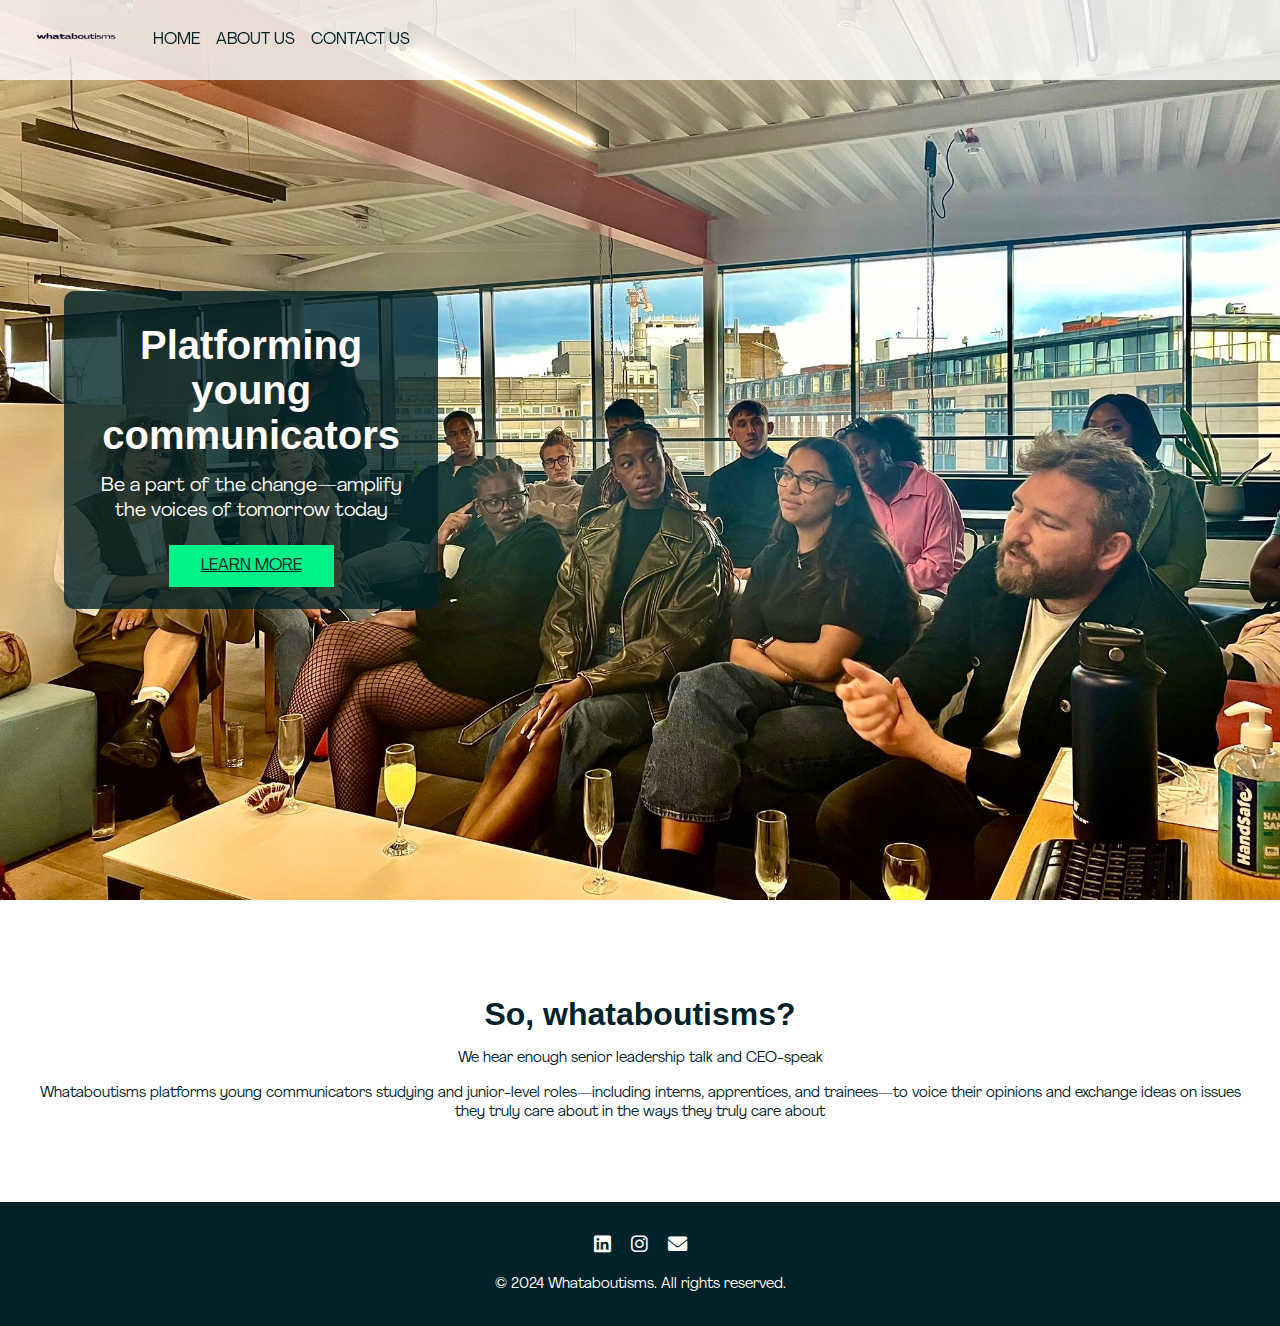
==== commit c712d28f: "home learn more linkedin" ====
--- a/index.html
+++ b/index.html
@@ -31,6 +31,7 @@
             <div class="hero-text">
                 <h1>Platforming young communicators</h1>
                 <p>Be a part of the change—amplify the voices of tomorrow today</p>
+                <a href="https://www.linkedin.com/company/sowhataboutisms/"  class="btn" target="_blank">Learn More</a>
                 <!-- <a href="events.html" class="btn">Learn More</a> -->
             </div>
             <!-- <div class="bouncing-ball"></div> -->
--- a/css/style.css
+++ b/css/style.css
@@ -601,6 +601,7 @@
     font-size: 2rem;
     color: #002228;
     margin-bottom: 2rem;
+    margin-top: 2rem;
     padding-bottom: 0.5rem;
     border-bottom: 2px solid #00F187; /* Green underline style */
 }
